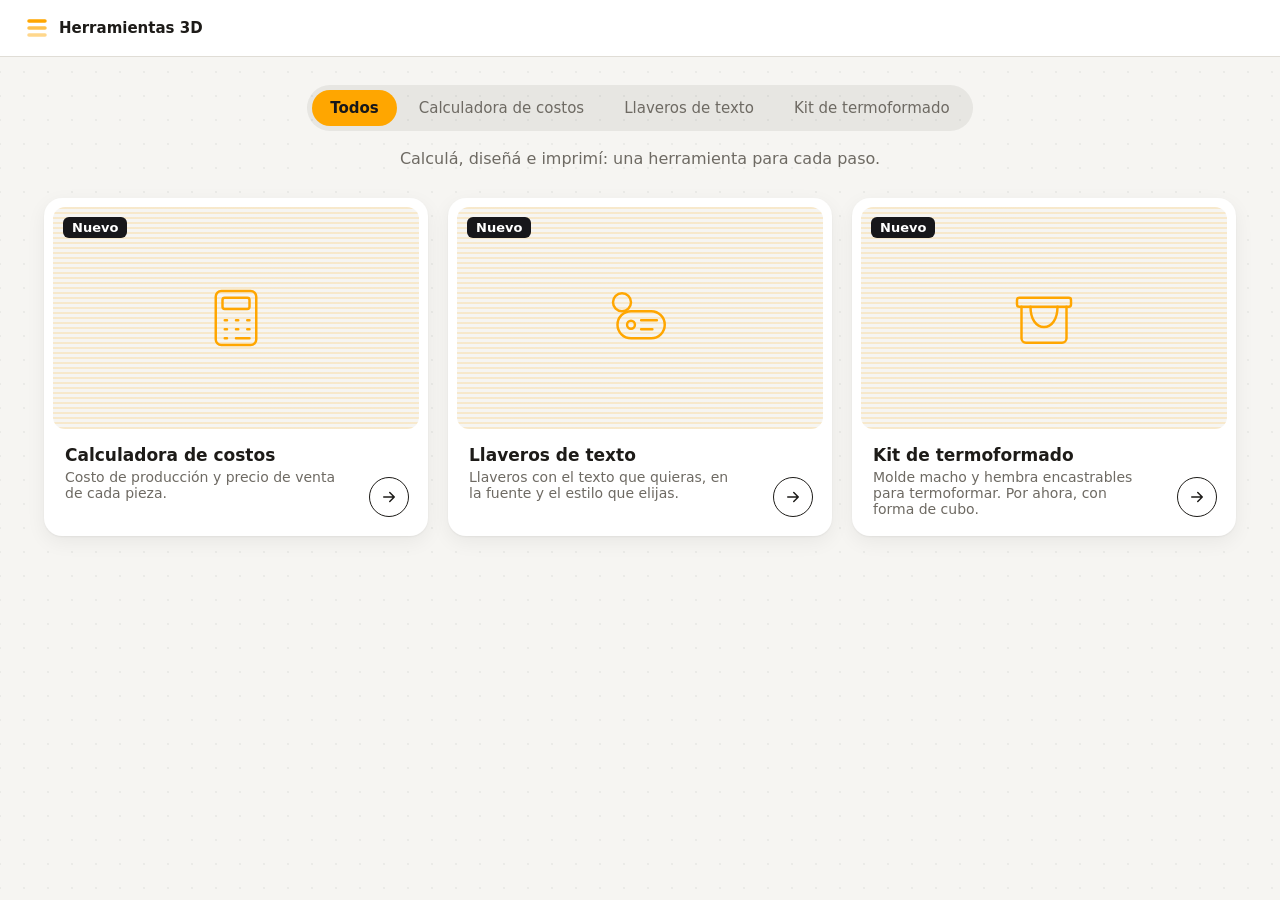
==== index.html @ 9917c2b1 "Base" ====
<!DOCTYPE html>
<html lang="es">
<head>
<meta charset="utf-8">
<meta name="viewport" content="width=device-width, initial-scale=1">

<!-- SEO PRINCIPAL -->
<title>Herramientas Gratuitas para Impresión 3D</title>

<meta name="description" content="Herramientas online gratuitas para impresión 3D. Calculadora de costos, generadores paramétricos 3D y más.">

<meta name="author" content="Antonella Lapalma">

<meta name="creator" content="Antonella Lapalma">

<meta name="robots" content="index, follow, max-image-preview:large">

<meta name="googlebot" content="index, follow">

<meta name="language" content="Spanish">

<meta name="theme-color" content="#ffffff">

<!-- PALABRAS CLAVE -->
<meta name="keywords" content="impresión 3D, herramientas impresión 3D, termoformado, molde desde imagen, calculadora impresión 3D, calculadora costos impresión 3D, cotizador impresión 3D, generador 3D, generador paramétrico, OpenSCAD, modelos STL, herramientas para makers, diseño 3D, Antonella Lapalma">

<!-- OPEN GRAPH: WHATSAPP Y REDES SOCIALES -->
<meta property="og:type" content="website">

<meta property="og:locale" content="es_AR">

<meta property="og:site_name" content="Herramientas de Impresión 3D">

<meta property="og:title" content="Herramientas de Impresión 3D">

<meta property="og:description" content="Explorá herramientas gratuitas para impresión 3D.">

<!-- Reemplazar por la URL real -->
<meta property="og:url" content="URL_COMPLETA_DE_TU_PAGINA">

<!-- Crear una imagen de 1200 x 630 px -->
<meta property="og:image" content="URL_COMPLETA_DE_TU_IMAGEN">

<meta property="og:image:alt" content="Herramientas gratuitas para impresión 3D desarrolladas por Antonella Lapalma">

<!-- AUTORÍA Y PROPIEDAD -->
<meta name="copyright" content="Antonella Lapalma">

<meta name="rights" content="">

<link rel="stylesheet" href="style/estilo.css">
</head>
<body>
<header class="topbar">
  <a class="logo" href="#/" aria-label="Inicio"><svg viewBox="0 0 24 24" width="26" height="26" aria-hidden="true"><rect x="3" y="4" width="18" height="3.2" rx="1.6" fill="var(--acc)"/><rect x="3" y="10.4" width="18" height="3.2" rx="1.6" fill="var(--acc)" opacity=".7"/><rect x="3" y="16.8" width="18" height="3.2" rx="1.6" fill="var(--acc)" opacity=".45"/></svg><span>Herramientas 3D</span></a>
</header>

<div id="cabecera">
  <div class="filtros"><nav class="pildoras" id="pildoras" aria-label="Herramientas"></nav></div>
  <p class="sub" id="subtitulo"></p>
</div>

<div id="vistas">
  <main id="inicio">
    <div class="cards" id="cards"></div>
  </main>
</div>

<script>
// Para agregar una herramienta nueva, sumá un objeto a esta lista (y su página en /html).
const FLECHA = '<svg viewBox="0 0 24 24" width="18" height="18" fill="none" stroke="currentColor" stroke-width="2" stroke-linecap="round" stroke-linejoin="round" aria-hidden="true"><path d="M5 12h14M13 6l6 6-6 6"/></svg>';
const HERRAMIENTAS = [
  { id: "calculadora", titulo: "Calculadora de costos", src: "html/calculadora.html", insignia: "Nuevo",
    desc: "Costo de producción y precio de venta de cada pieza.",
    sub: "Cargá los datos de tu laminador, sumá tus márgenes y cotizá cualquier impresión en segundos.",
    icono: '<svg viewBox="0 0 64 64" width="72" height="72" fill="none" stroke="currentColor" stroke-width="2.2" stroke-linecap="round" stroke-linejoin="round" aria-hidden="true"><rect x="14" y="8" width="36" height="48" rx="5"/><rect x="20" y="14" width="24" height="10" rx="2"/><path d="M22 34h2M32 34h2M42 34h2M22 42h2M32 42h2M42 42h2M22 50h2M32 50h12"/></svg>' },
  { id: "llaveros", titulo: "Llaveros de texto", src: "html/llaveros.html", insignia: "Nuevo",
    libs: ["https://cdnjs.cloudflare.com/ajax/libs/three.js/r128/three.min.js",
           "https://cdnjs.cloudflare.com/ajax/libs/opentype.js/1.3.4/opentype.min.js"],
    desc: "Llaveros con el texto que quieras, en la fuente y el estilo que elijas.",
    sub: "Escribí el texto que quieras (un nombre, una marca, lo que sea), elegí su diseño y descargá el STL listo para imprimir.",
    icono: '<svg viewBox="0 0 64 64" width="72" height="72" fill="none" stroke="currentColor" stroke-width="2.2" stroke-linecap="round" stroke-linejoin="round" aria-hidden="true"><circle cx="16" cy="18" r="8"/><rect x="12" y="26" width="42" height="24" rx="12"/><circle cx="24" cy="38" r="3.5"/><path d="M33 34h14M33 42h10"/></svg>' },
  { id: "termoformado", titulo: "Kit de termoformado", src: "html/termoformado.html", insignia: "Nuevo",
    libs: ["https://cdnjs.cloudflare.com/ajax/libs/three.js/r128/three.min.js"],
    desc: "Molde macho y hembra encastrables para termoformar. Por ahora, con forma de cubo.",
    sub: "Definí las medidas de la cesta y descargá el macho entero y el marco hembra, listos para imprimir y encastrar.",
    icono: '<svg viewBox="0 0 64 64" width="72" height="72" fill="none" stroke="currentColor" stroke-width="2.2" stroke-linecap="round" stroke-linejoin="round" aria-hidden="true"><rect x="8" y="14" width="48" height="8" rx="2"/><path d="M12 22v28a4 4 0 0 0 4 4h32a4 4 0 0 0 4-4V22"/><path d="M20 22c0 11 5 18 12 18s12-7 12-18"/></svg>' }
];

const SUB_INICIO = "Calculá, diseñá e imprimí: una herramienta para cada paso.";
const $ = id => document.getElementById(id);

// Tarjetas y píldoras salen de la misma lista
$("cards").innerHTML = HERRAMIENTAS.map(h =>
  '<a class="card" href="#/' + h.id + '">' +
    '<div class="thumb">' + (h.insignia ? '<span class="insignia">' + h.insignia + '</span>' : '') + h.icono + '</div>' +
    '<div class="pie"><div class="txt"><h2>' + h.titulo + '</h2><p>' + h.desc + '</p></div><span class="ir">' + FLECHA + '</span></div>' +
  '</a>').join("");
$("pildoras").innerHTML = '<a href="#/" data-id="inicio">Todos</a>' +
  HERRAMIENTAS.map(h => '<a href="#/' + h.id + '" data-id="' + h.id + '">' + h.titulo + '</a>').join("");

// ---------- Todo ocurre dentro de esta misma página ----------
// Cada herramienta es un fragmento de HTML que se carga una sola vez dentro de su sección.
// Al cambiar de sección solo se muestra una y se oculta la otra: no hay recarga ni cambio de página,
// y lo que cargaste en cada herramienta se conserva.
HERRAMIENTAS.forEach(h => {
  const sec = document.createElement("section");
  sec.id = "vista-" + h.id; sec.className = "herr"; sec.hidden = true;
  $("vistas").appendChild(sec);
});

const scriptsCargados = {};
function cargarScript(url) {
  return scriptsCargados[url] || (scriptsCargados[url] = new Promise((ok, fail) => {
    const s = document.createElement("script");
    s.src = url; s.onload = ok;
    s.onerror = () => { delete scriptsCargados[url]; fail(new Error("No se pudo descargar " + url)); };
    document.head.appendChild(s);
  }));
}

const cargadas = {};
function abrirHerramienta(h) {
  if (cargadas[h.id]) return cargadas[h.id];
  const sec = $("vista-" + h.id);
  sec.innerHTML = '<p class="sub cargando">Cargando…</p>';
  return cargadas[h.id] = (async () => {
    for (const u of h.libs || []) await cargarScript(u);
    const resp = await fetch(h.src);
    if (!resp.ok) throw new Error("HTTP " + resp.status + " al leer " + h.src);
    const tpl = document.createElement("template");
    tpl.innerHTML = await resp.text();
    const scripts = [...tpl.content.querySelectorAll("script")];
    const codigos = scripts.map(s => ({ type: s.type, text: s.textContent }));
    scripts.forEach(s => s.remove());
    sec.replaceChildren(tpl.content);
    codigos.forEach(c => {                 // los scripts insertados como texto no se ejecutan solos
      const n = document.createElement("script");
      if (c.type) n.type = c.type;
      n.textContent = c.text;
      sec.appendChild(n);
    });
  })().catch(err => {
    delete cargadas[h.id];
    sec.innerHTML = '<p class="sub">No se pudo cargar la herramienta: ' + err.message + '. Recargá la página para reintentar.</p>';
  });
}

function mostrar() {
  const pedido = location.hash.replace(/^#\/?/, "");
  const id = HERRAMIENTAS.some(h => h.id === pedido) ? pedido : "inicio";
  document.querySelectorAll("#pildoras a").forEach(a => {
    const on = a.dataset.id === id;
    on ? a.setAttribute("aria-current", "page") : a.removeAttribute("aria-current");
  });
  $("inicio").hidden = id !== "inicio";
  HERRAMIENTAS.forEach(h => { $("vista-" + h.id).hidden = h.id !== id; });
  const actual = HERRAMIENTAS.find(h => h.id === id);
  if (actual) abrirHerramienta(actual);      // ya visible: así el visor 3D toma bien su tamaño
  $("subtitulo").textContent = actual ? actual.sub : SUB_INICIO;
  document.title = (actual ? actual.titulo + " · " : "") + "Herramientas 3D";
  window.scrollTo(0, 0);
}
addEventListener("hashchange", mostrar);
mostrar();
</script>
</body>
</html>
---- style/estilo.css ----
:root { --bg:#f6f5f2; --panel:#fff; --txt:#1d1b18; --muted:#6e6a63; --acc:#ffa600; --on-acc:#17171a; --acc-ink:#9a5a00; --ring:#17171a; --bd:#e0ddd6; --rojo:#c9264a; --verde:#1b7f3b; }
@media (prefers-color-scheme: dark) {
  :root { --bg:#151413; --panel:#1f1d1b; --txt:#ece9e4; --muted:#a09a92; --acc:#ffa600; --on-acc:#17171a; --acc-ink:#ffa600; --ring:#ffa600; --bd:#34312d; --rojo:#ff6b6b; --verde:#4cd07d; }
}
* { box-sizing:border-box; }
body { margin:0; font-family:system-ui,sans-serif; background:var(--bg); color:var(--txt);
  /* fondo de puntos tipo tablero: misma distancia, baja opacidad */
  background-image:radial-gradient(circle, color-mix(in srgb, var(--txt) 5%, transparent) 1px, transparent 1.5px);
  background-size:24px 24px; background-position:12px 12px; }
header { padding:14px 20px; border-bottom:1px solid var(--bd); font-weight:600; display:flex; gap:20px; }
header a { color:var(--muted); text-decoration:none; }
header a:hover, header a.act { color:var(--txt); }
main { max-width:1200px; margin:auto; padding:16px; }
.panel { background:var(--panel); border:1px solid var(--bd); border-radius:10px; padding:14px; margin-bottom:16px; }
h1 { font-size:28px; margin:24px 0 6px; }
h3 { margin:0 0 8px; font-size:13px; text-transform:uppercase; letter-spacing:.05em; color:var(--muted); }
p.sub { color:var(--muted); margin:0 0 20px; }
label { display:block; font-size:13px; margin:8px 0 3px; }
input, select { width:100%; padding:7px 8px; border:1px solid var(--bd); border-radius:6px; background:var(--bg); color:var(--txt); font:inherit; }
button { padding:9px 14px; border:0; border-radius:8px; background:var(--acc); color:var(--on-acc); font:inherit; font-weight:600; cursor:pointer; }
button.sec { background:transparent; color:var(--acc-ink); border:1px solid var(--acc-ink); }
.row { display:grid; grid-template-columns:1fr 1fr; gap:8px; }
.hint { font-size:12px; color:var(--muted); margin-top:4px; }
/* pulido */
input[type=number]::-webkit-outer-spin-button, input[type=number]::-webkit-inner-spin-button { -webkit-appearance:none; margin:0; }
input[type=number] { -moz-appearance:textfield; appearance:textfield; }
input.num { text-align:right; }
input, select { height:38px; transition:border-color .15s; }
input:focus-visible, select:focus-visible, button:focus-visible { outline:2px solid var(--ring); outline-offset:1px; }
input:hover, select:hover { border-color:var(--muted); }
select { appearance:none; -webkit-appearance:none; padding-right:30px; cursor:pointer;
  background-image:linear-gradient(45deg,transparent 50%,var(--muted) 50%),linear-gradient(135deg,var(--muted) 50%,transparent 50%);
  background-position:calc(100% - 17px) 50%,calc(100% - 12px) 50%; background-size:5px 5px,5px 5px; background-repeat:no-repeat; }
button { height:38px; transition:filter .15s, background .15s; }
button:hover { filter:brightness(1.08); }
button.sec:hover { background:color-mix(in srgb, var(--acc) 12%, transparent); filter:none; }
button.x:hover { color:var(--rojo); border-color:var(--rojo); }
.lin b, .grande { font-variant-numeric:tabular-nums; }
.panel h3 { margin-bottom:10px; }

/* campo con unidad dentro */
.campo { display:flex; align-items:center; width:100%; height:38px; border:1px solid var(--bd); border-radius:6px; background:var(--bg); transition:border-color .15s; }
.campo:hover { border-color:var(--muted); }
.campo:focus-within { border-color:var(--ring); outline:2px solid var(--ring); outline-offset:1px; }
.campo input { flex:1; min-width:0; height:36px; border:0; background:transparent; padding:0 8px; }
.campo input:focus-visible, .campo input:hover { outline:none; border:0; }
.campo .u { color:var(--muted); font-size:13px; white-space:nowrap; user-select:none; }
.campo .u:first-child { padding-left:10px; }
.campo .u:last-child { padding-right:10px; }

/* texto de los botones centrado en ambos ejes */
button { display:inline-flex; align-items:center; justify-content:center; gap:8px; line-height:1; text-align:center; }

/* ===== estructura tipo app: barra, navegación en píldoras y tarjetas (estilo MakerLab) ===== */
[hidden] { display:none !important; }
:root { --navh:57px; --pilh:66px; --sombra:0 1px 2px rgba(0,0,0,.05), 0 6px 20px rgba(0,0,0,.06); }
@media (prefers-color-scheme: dark) { :root { --sombra:0 1px 2px rgba(0,0,0,.4), 0 6px 20px rgba(0,0,0,.3); } }

.topbar { position:sticky; top:0; z-index:20; height:var(--navh); display:flex; align-items:center; padding:0 24px; background:var(--panel); border-bottom:1px solid var(--bd); }
.logo { display:flex; align-items:center; gap:9px; font-weight:700; font-size:15px; color:var(--txt); text-decoration:none; white-space:nowrap; }
.logo:focus-visible { outline:2px solid var(--ring); outline-offset:2px; border-radius:6px; }
@media (max-width:560px){ .topbar { padding:0 12px; } }

/* cabecera: título, navegación y subtítulo iguales en todas las secciones; solo cambia lo de abajo */
#cabecera { max-width:1240px; margin:auto; padding:28px 24px 0; }
.filtros { display:flex; justify-content:center; max-width:100%; }
.pildoras { display:inline-flex; gap:4px; padding:5px; max-width:100%; overflow-x:auto; scrollbar-width:none; border-radius:999px; background:color-mix(in srgb, var(--txt) 7%, transparent); }
.pildoras a { display:inline-flex; align-items:center; height:36px; padding:0 18px; border-radius:999px; color:var(--muted); font-size:15px; font-weight:500; text-decoration:none; white-space:nowrap; }
.pildoras a:hover { color:var(--txt); }
.pildoras a:focus-visible { outline:2px solid var(--ring); outline-offset:1px; }
.pildoras a[aria-current="page"] { background:var(--acc); color:var(--on-acc); font-weight:600; }

#inicio { max-width:1240px; margin:auto; padding:0 24px 48px; }
#cabecera .sub { text-align:center; margin:18px 0 30px; }

.cards { display:grid; grid-template-columns:repeat(auto-fill,minmax(320px,1fr)); grid-auto-rows:1fr; gap:20px; }
a.card { display:flex; flex-direction:column; padding:8px; color:inherit; text-decoration:none; background:var(--panel); border:1px solid transparent; border-radius:18px; box-shadow:var(--sombra); transition:border-color .15s; }
a.card:hover { border-color:var(--acc); }
a.card:focus-visible { outline:2px solid var(--ring); outline-offset:2px; }
.thumb { position:relative; aspect-ratio:1.65/1; display:grid; place-items:center; border-radius:12px; color:var(--acc);
  background:repeating-linear-gradient(0deg, color-mix(in srgb, var(--acc) 16%, transparent) 0 2px, transparent 2px 5px), var(--bg); }
.insignia { position:absolute; top:10px; left:10px; padding:3px 9px; border-radius:6px; background:#17171a; color:#fff; font-size:13px; font-weight:600; }
.pie { display:flex; align-items:stretch; gap:28px; flex:1; padding:16px 10px 10px 12px; }
.pie .txt { flex:1; min-width:0; }
.pie h2 { margin:0 0 4px; font-size:17px; }
.pie p { margin:0; color:var(--muted); font-size:14px; }
.ir { flex:none; align-self:flex-end; display:grid; place-items:center; width:40px; height:40px; border:1.5px solid var(--txt); border-radius:50%; color:var(--txt); transition:background .15s, border-color .15s, color .15s; }
a.card:hover .ir, a.card:focus-visible .ir { background:var(--acc); border-color:var(--acc); color:var(--on-acc); }

/* ===== herramientas dentro de la app ===== */
.herr { max-width:1200px; margin:auto; padding:0 24px 48px; }
.cargando { text-align:center; padding:40px 0; }
/* calculadora */
  .row3 { display:grid; grid-template-columns:repeat(3,1fr); gap:8px; }
  @media (max-width:600px){ .row3{ grid-template-columns:1fr; } }
  .layout { display:grid; grid-template-columns:1fr 380px; gap:16px; align-items:start; }
  @media (max-width:900px){ .layout{ grid-template-columns:1fr; } }
  .res { position:sticky; top:calc(var(--navh) + 12px); }
  .fila { display:grid; grid-template-columns:2fr 1fr 1fr 1fr auto; gap:6px; margin-bottom:6px; align-items:center; }
  .fila .sub { text-align:right; font-size:13px; color:var(--muted); }
  .fila .x { background:transparent; color:var(--muted); border:1px solid var(--bd); padding:0 11px; display:grid; place-items:center; }
  @media (max-width:600px){ .fila{ grid-template-columns:1fr 1fr; } .fila .nom{ grid-column:1/-1; } }
  .lin { display:flex; justify-content:space-between; padding:6px 0; border-bottom:1px solid var(--bd); font-size:14px; }
  .lin.tot { font-weight:700; font-size:16px; border-bottom:0; }
  .grande { font-size:32px; font-weight:700; margin:4px 0; }
  .costo { color:var(--rojo); font-weight:600; }
  .gan { color:var(--verde); font-weight:600; }

/* llaveros */
.llav { display:grid; grid-template-columns:340px 1fr; gap:16px; }
@media (max-width:800px){ .llav { grid-template-columns:1fr; } }
.llav .panel { margin-bottom:0; }
.llav h3 { margin:14px 0 0; }
.llav .panel > h3:first-child { margin-top:0; }
.llav .colores { grid-template-columns:none; grid-auto-flow:column; grid-auto-columns:1fr; }
.llav button { width:100%; margin-top:14px; }
.llav button:disabled { opacity:.5; cursor:wait; }
.llav button.sec { margin-top:8px; }
#view, #tf_view { width:100%; height:clamp(480px, calc(100vh - 230px), 820px); border-radius:8px; background:var(--bg); overflow:hidden; }
#estado, #tf_estado { display:flex; align-items:center; gap:8px; font-size:13px; color:var(--muted); margin:10px 2px 0; min-height:1.3em; }
/* estado de la generación: barra de avance y mensaje corto con indicador de carga */
.llav > .panel:last-child { align-self:start; }
#progreso, #tf_progreso { height:4px; margin-top:12px; border-radius:99px; background:var(--bd); overflow:hidden; }
#progreso span, #tf_progreso span { display:block; height:100%; width:0; background:var(--acc); transition:width .3s; }
#estado.ocupado::before, #tf_estado.ocupado::before { content:""; flex:none; width:14px; height:14px; border:2px solid var(--bd); border-top-color:var(--acc); border-radius:50%; animation:giro .8s linear infinite; }
@keyframes giro { to { transform:rotate(360deg); } }
@media (prefers-reduced-motion:reduce) { #estado.ocupado::before, #tf_estado.ocupado::before { animation-duration:2.4s; } }
/* barras de desplazamiento finas, acordes al diseño */
.herr * { scrollbar-width:thin; scrollbar-color:var(--bd) transparent; }
#preview { margin-top:8px; padding:10px; border:1px dashed var(--bd); border-radius:6px; font-size:28px; min-height:48px; overflow:auto; white-space:nowrap; }
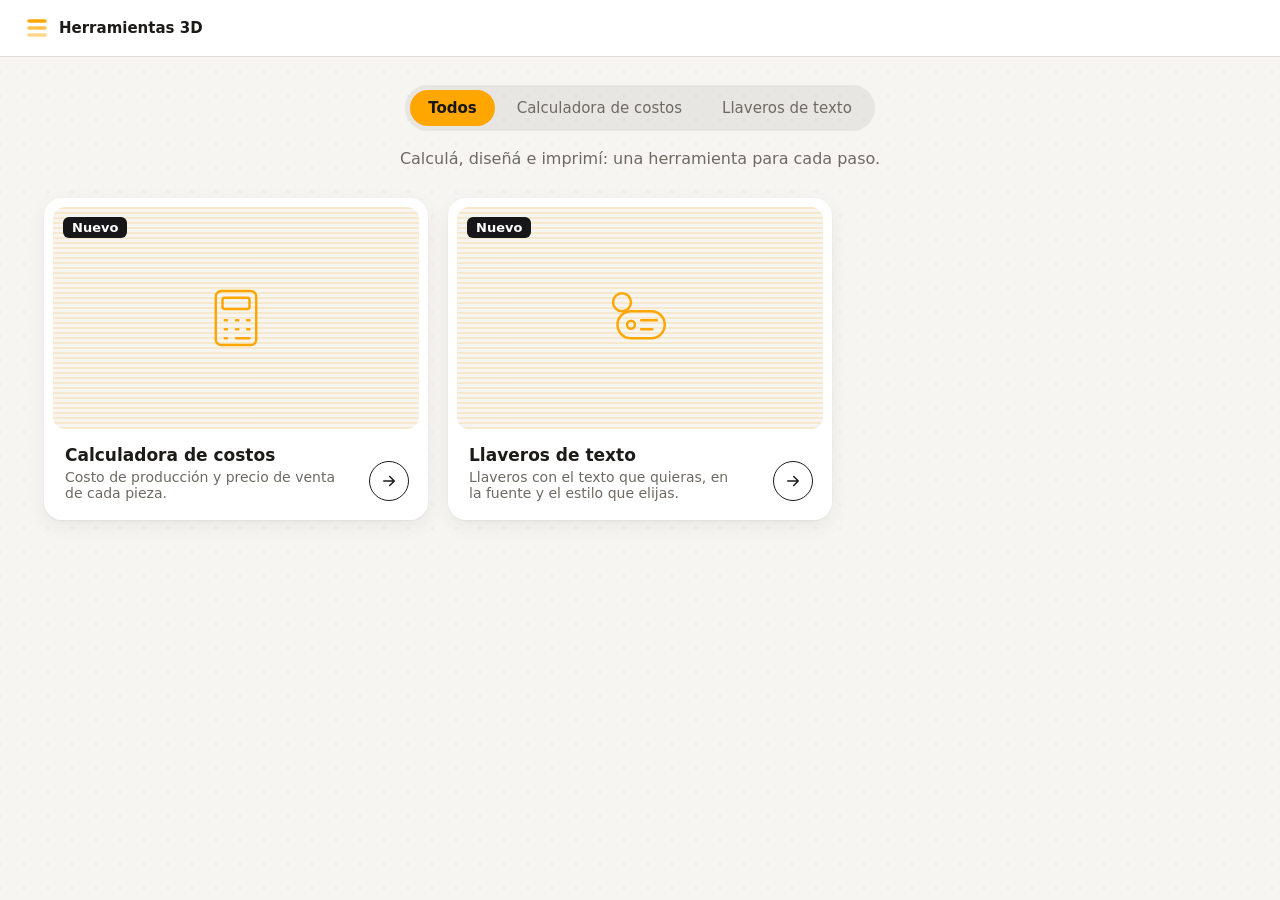
==== commit 3652da6c: "Ocultando la seccion de termoformado" ====
--- a/index.html
+++ b/index.html
@@ -80,11 +80,11 @@
     desc: "Llaveros con el texto que quieras, en la fuente y el estilo que elijas.",
     sub: "Escribí el texto que quieras (un nombre, una marca, lo que sea), elegí su diseño y descargá el STL listo para imprimir.",
     icono: '<svg viewBox="0 0 64 64" width="72" height="72" fill="none" stroke="currentColor" stroke-width="2.2" stroke-linecap="round" stroke-linejoin="round" aria-hidden="true"><circle cx="16" cy="18" r="8"/><rect x="12" y="26" width="42" height="24" rx="12"/><circle cx="24" cy="38" r="3.5"/><path d="M33 34h14M33 42h10"/></svg>' },
-  { id: "termoformado", titulo: "Kit de termoformado", src: "html/termoformado.html", insignia: "Nuevo",
-    libs: ["https://cdnjs.cloudflare.com/ajax/libs/three.js/r128/three.min.js"],
-    desc: "Molde macho y hembra encastrables para termoformar. Por ahora, con forma de cubo.",
-    sub: "Definí las medidas de la cesta y descargá el macho entero y el marco hembra, listos para imprimir y encastrar.",
-    icono: '<svg viewBox="0 0 64 64" width="72" height="72" fill="none" stroke="currentColor" stroke-width="2.2" stroke-linecap="round" stroke-linejoin="round" aria-hidden="true"><rect x="8" y="14" width="48" height="8" rx="2"/><path d="M12 22v28a4 4 0 0 0 4 4h32a4 4 0 0 0 4-4V22"/><path d="M20 22c0 11 5 18 12 18s12-7 12-18"/></svg>' }
+  //{ id: "termoformado", titulo: "Kit de termoformado", src: "html/termoformado.html", insignia: "Nuevo",
+  //  libs: ["https://cdnjs.cloudflare.com/ajax/libs/three.js/r128/three.min.js"],
+   // desc: "Molde macho y hembra encastrables para termoformar. Por ahora, con forma de cubo.",
+   // sub: "Definí las medidas de la cesta y descargá el macho entero y el marco hembra, listos para imprimir y encastrar.",
+    //icono: '<svg viewBox="0 0 64 64" width="72" height="72" fill="none" stroke="currentColor" stroke-width="2.2" stroke-linecap="round" stroke-linejoin="round" aria-hidden="true"><rect x="8" y="14" width="48" height="8" rx="2"/><path d="M12 22v28a4 4 0 0 0 4 4h32a4 4 0 0 0 4-4V22"/><path d="M20 22c0 11 5 18 12 18s12-7 12-18"/></svg>' }
 ];
 
 const SUB_INICIO = "Calculá, diseñá e imprimí: una herramienta para cada paso.";
